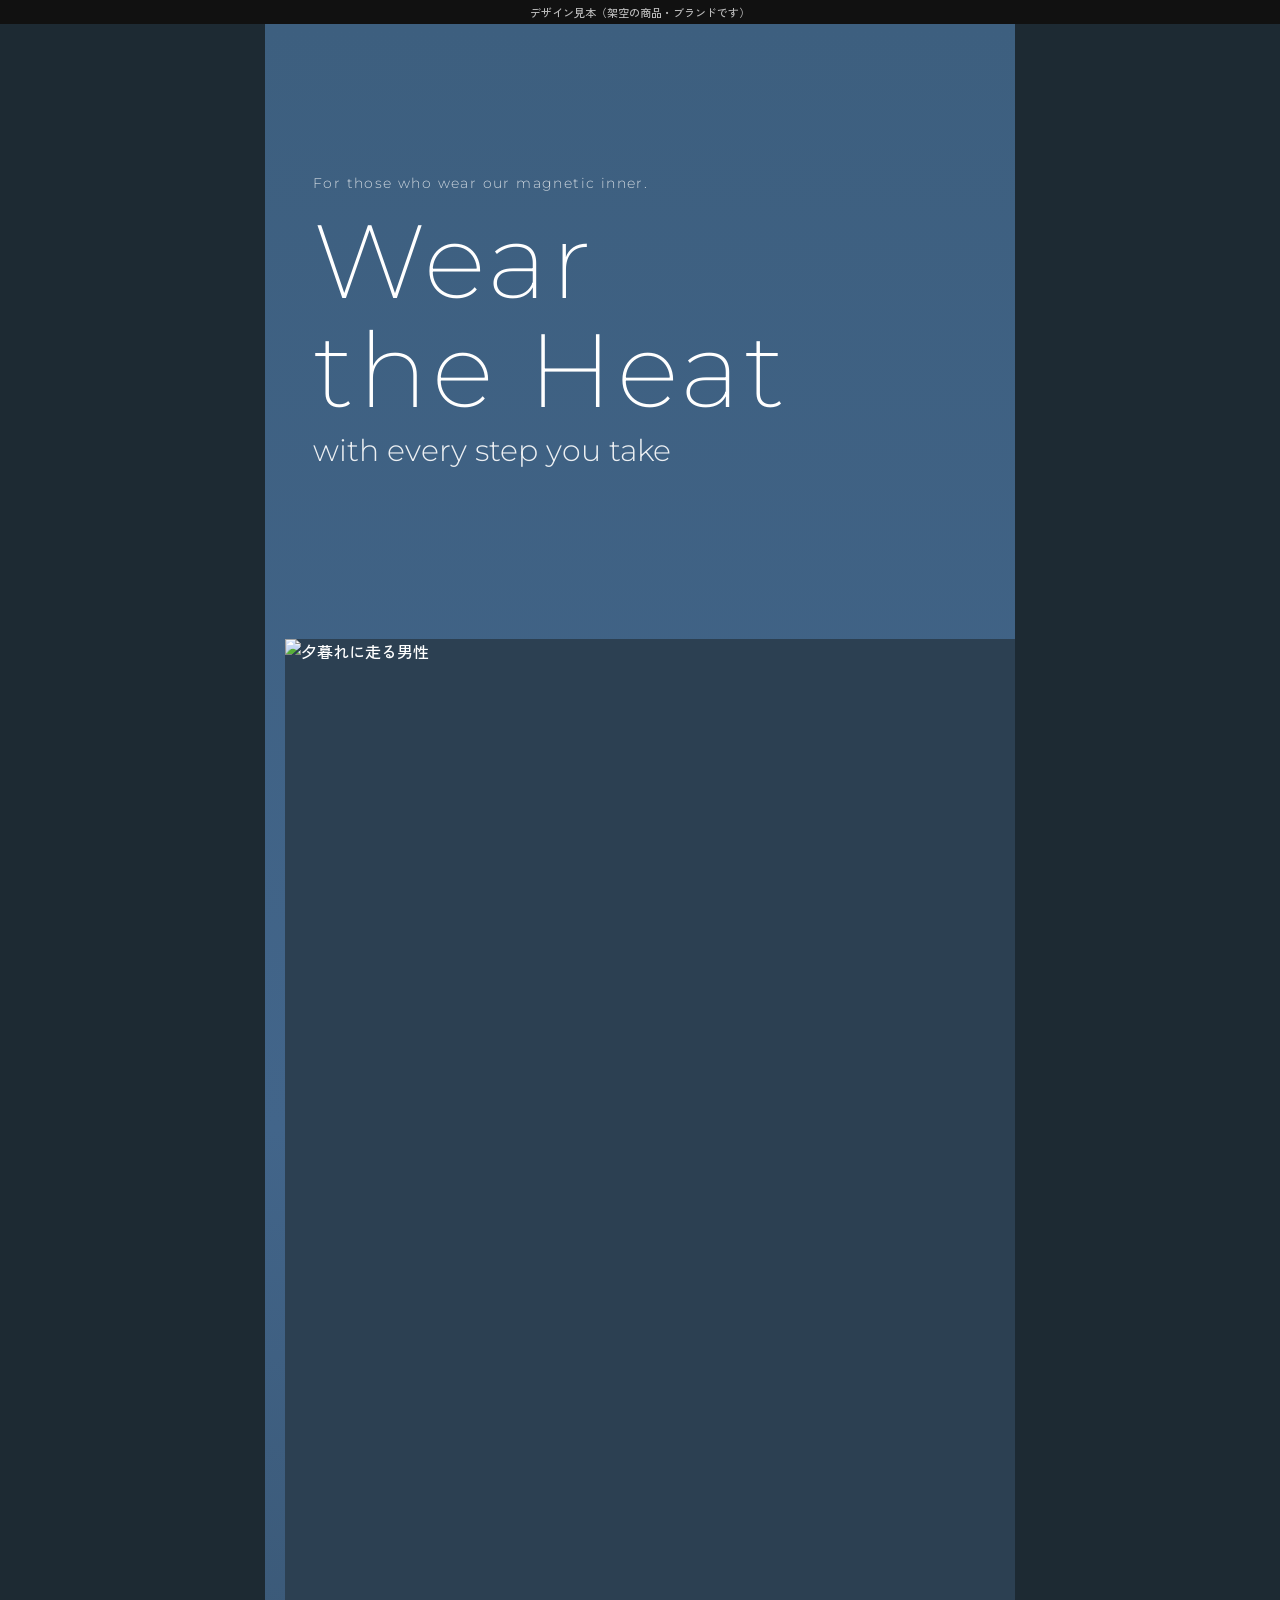
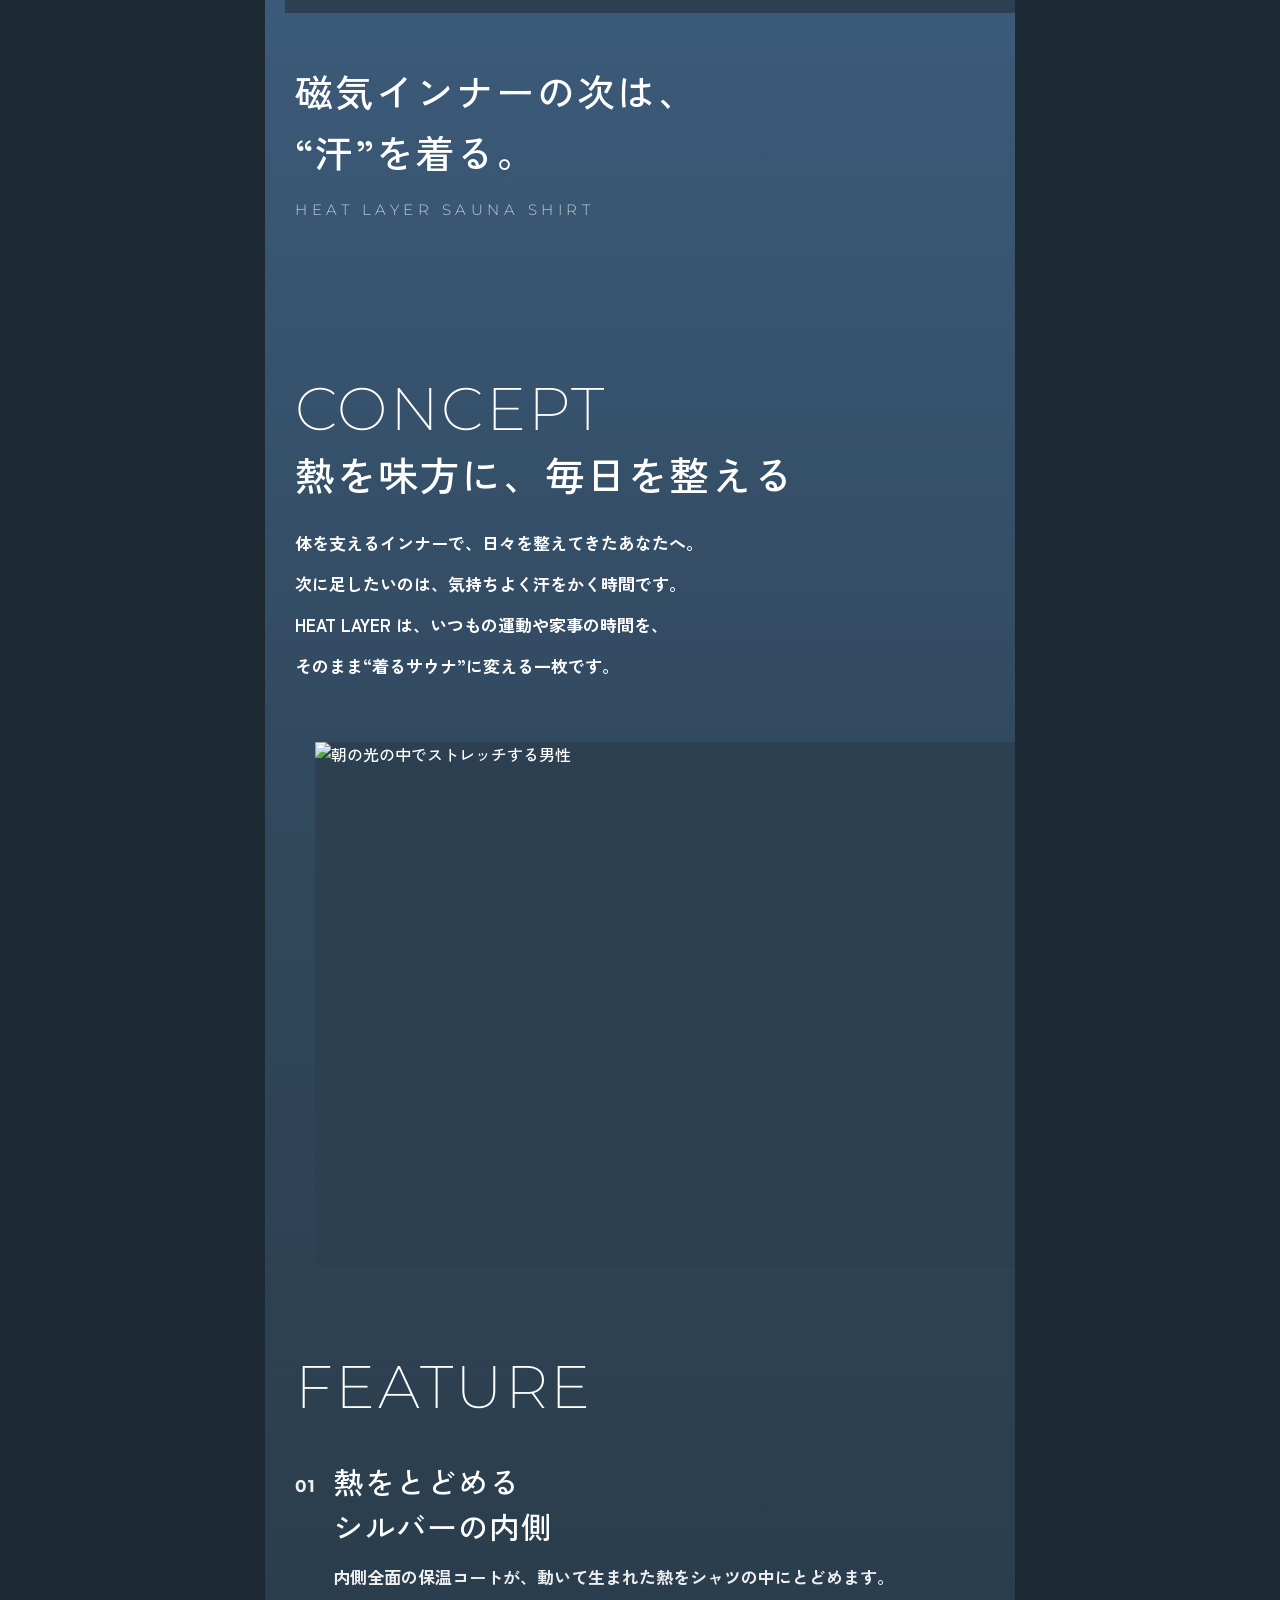
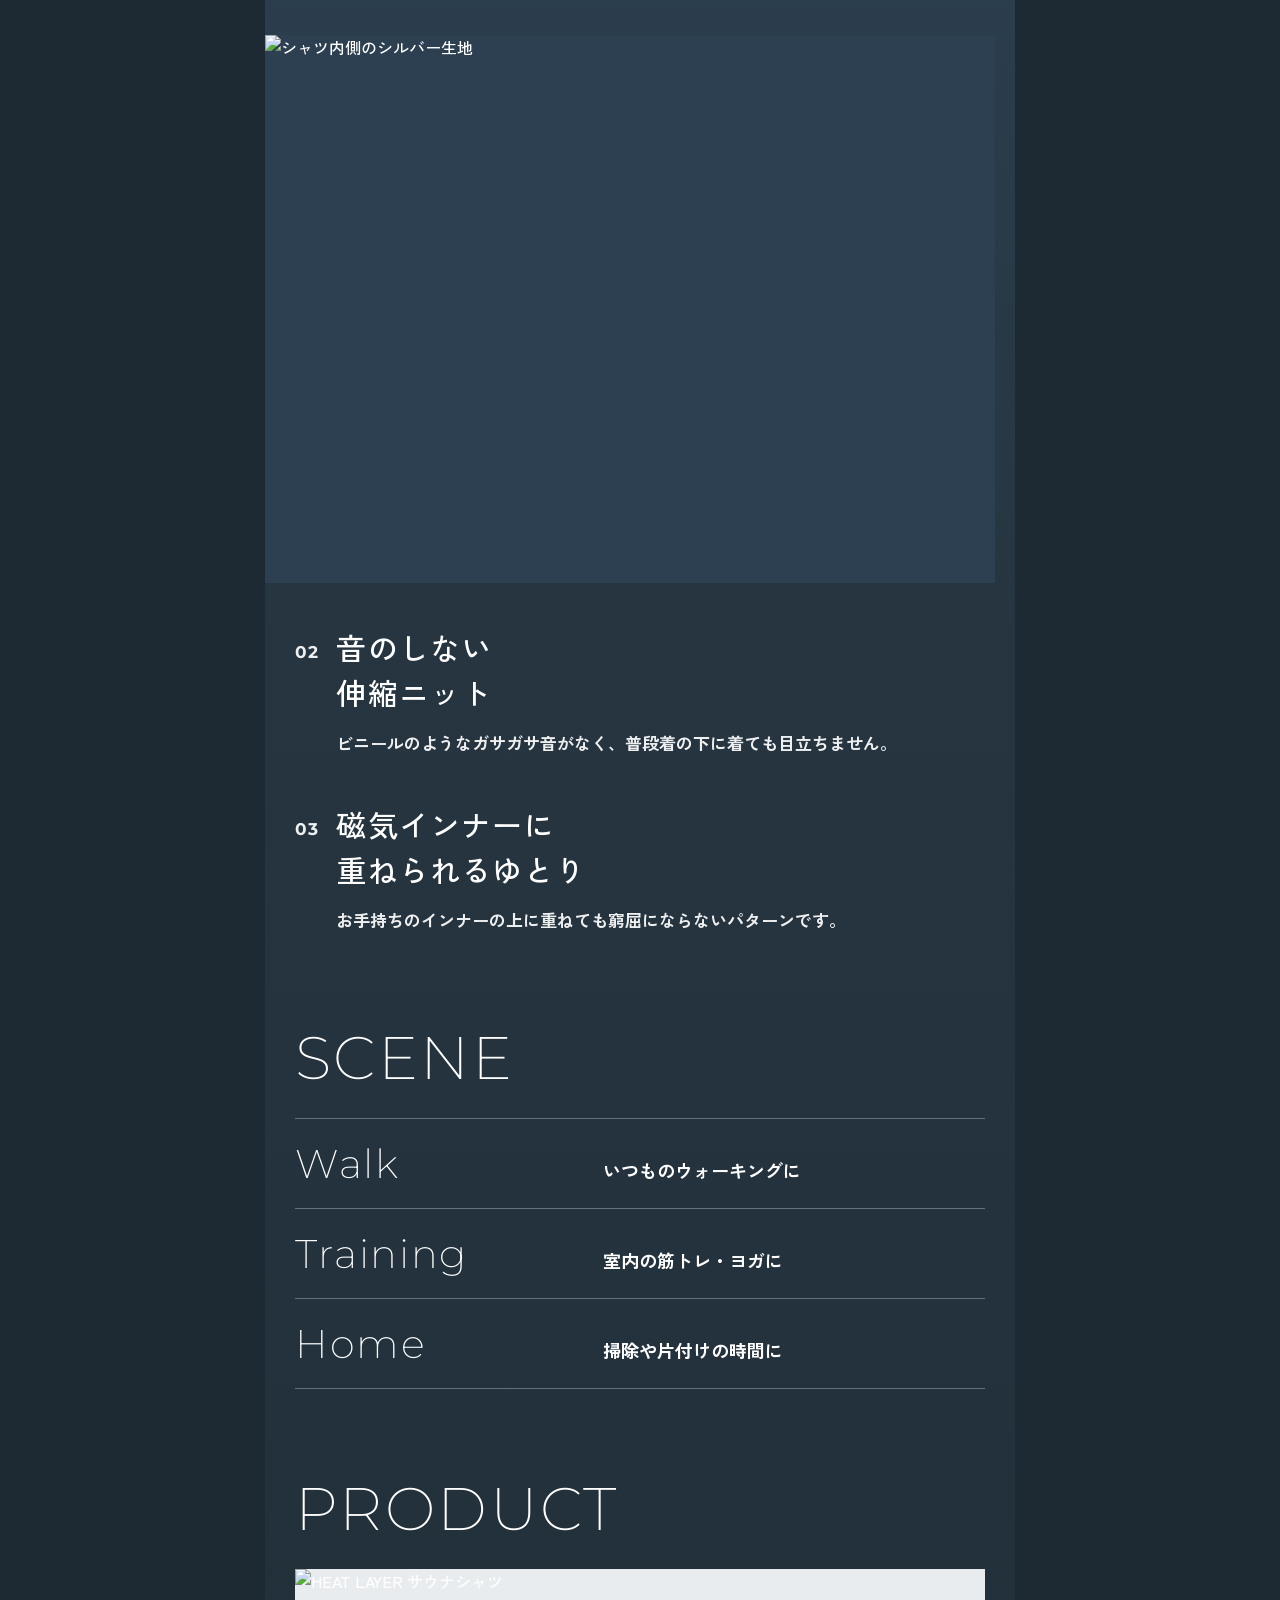
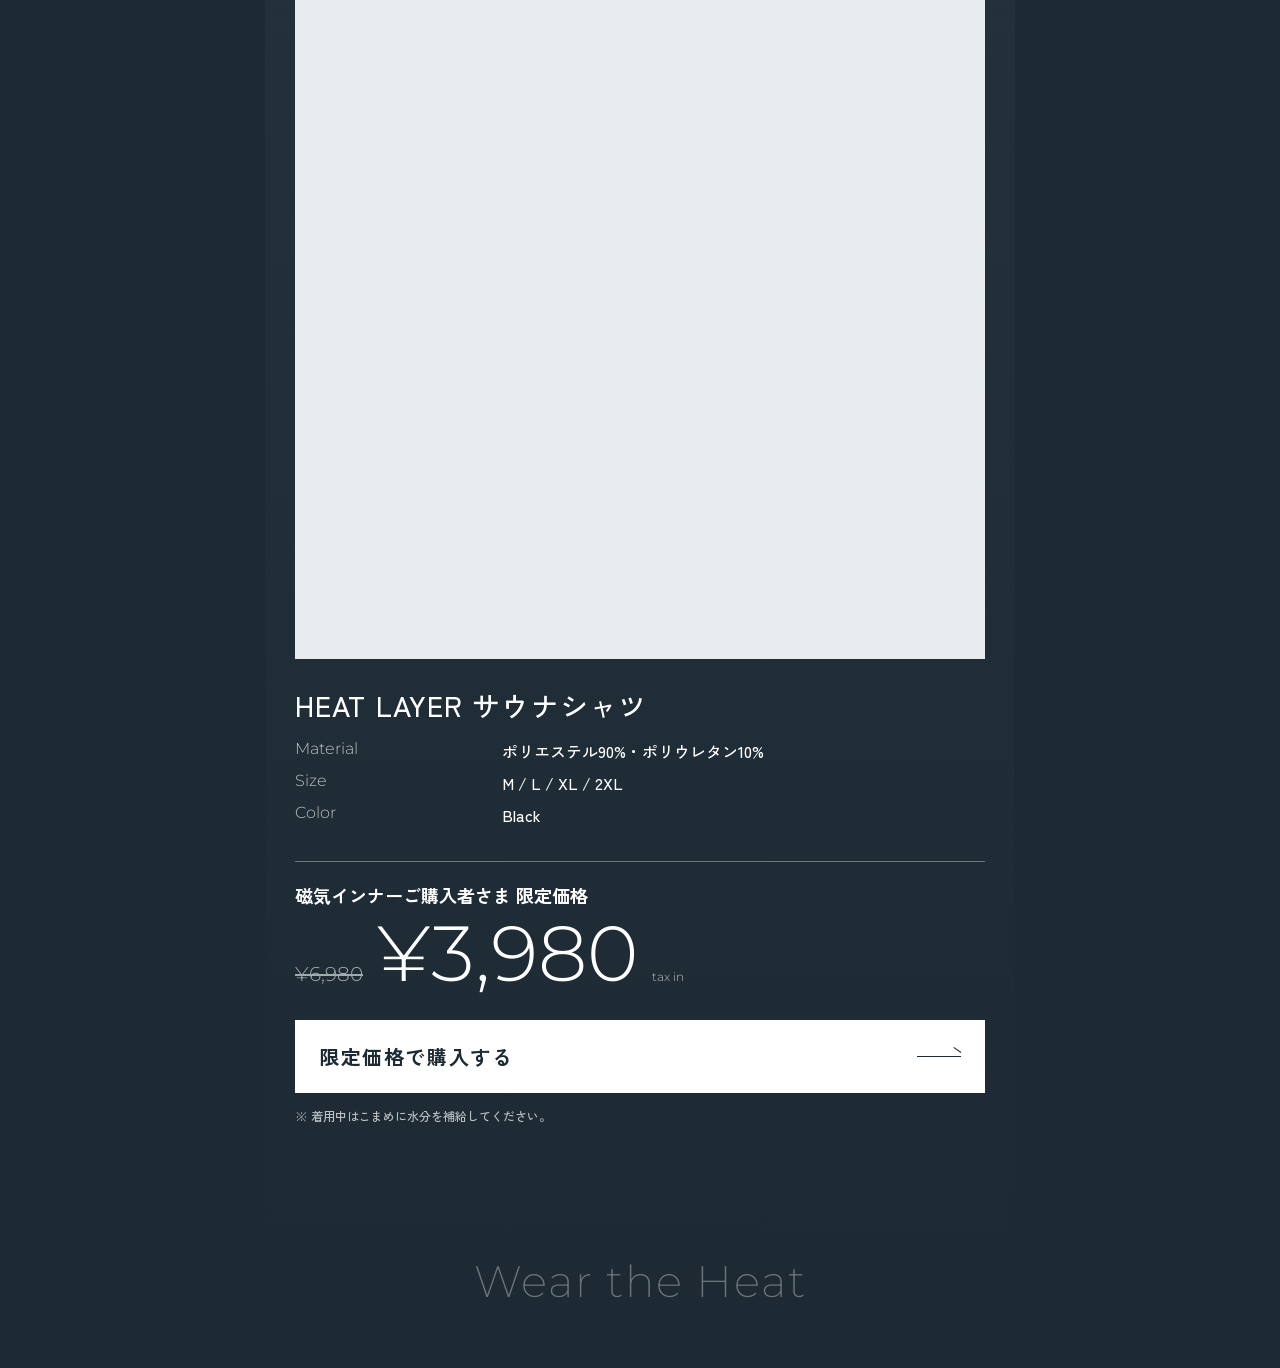
==== b.html @ 04455e2b "Add files via upload" ====
<!doctype html>
<html lang="ja">
<head>
<meta charset="utf-8">
<meta name="viewport" content="width=device-width, initial-scale=1">
<title>HEAT LAYER サウナシャツ｜デザイン見本B</title>
<meta name="robots" content="noindex">
<link rel="preconnect" href="https://fonts.googleapis.com">
<link href="https://fonts.googleapis.com/css2?family=Montserrat:wght@200;300;400&family=Zen+Kaku+Gothic+New:wght@400;500;700&display=swap" rel="stylesheet">
<link rel="stylesheet" href="b.css">
</head>
<body>
<div class="note">デザイン見本（架空の商品・ブランドです）</div>
<main class="lp">

  <section class="fv">
    <p class="fv-for">For those who wear our magnetic inner.</p>
    <h1 class="en">Wear<br>the Heat</h1>
    <p class="fv-sub">with every step you take</p>
    <figure class="bleed-r"><img src="img/b_hero.jpg" alt="夕暮れに走る男性"></figure>
    <p class="fv-ja">磁気インナーの次は、<br>“汗”を着る。</p>
    <p class="fv-name">HEAT LAYER SAUNA SHIRT</p>
  </section>

  <section class="concept">
    <h2 class="en">CONCEPT</h2>
    <p class="h-ja">熱を味方に、毎日を整える</p>
    <p class="body">体を支えるインナーで、日々を整えてきたあなたへ。<br>次に足したいのは、気持ちよく汗をかく時間です。<br>HEAT LAYER は、いつもの運動や家事の時間を、<br>そのまま“着るサウナ”に変える一枚です。</p>
    <figure class="bleed-r"><img src="img/b_concept.jpg" alt="朝の光の中でストレッチする男性"></figure>
  </section>

  <section class="feature">
    <h2 class="en">FEATURE</h2>
    <div class="ft">
      <p class="ft-no en">01</p>
      <div><h3>熱をとどめる<br>シルバーの内側</h3><p>内側全面の保温コートが、動いて生まれた熱をシャツの中にとどめます。</p></div>
    </div>
    <figure class="bleed-l"><img src="img/b_detail.jpg" alt="シャツ内側のシルバー生地"></figure>
    <div class="ft">
      <p class="ft-no en">02</p>
      <div><h3>音のしない<br>伸縮ニット</h3><p>ビニールのようなガサガサ音がなく、普段着の下に着ても目立ちません。</p></div>
    </div>
    <div class="ft">
      <p class="ft-no en">03</p>
      <div><h3>磁気インナーに<br>重ねられるゆとり</h3><p>お手持ちのインナーの上に重ねても窮屈にならないパターンです。</p></div>
    </div>
  </section>

  <section class="scene">
    <h2 class="en">SCENE</h2>
    <ul>
      <li><span class="en">Walk</span>いつものウォーキングに</li>
      <li><span class="en">Training</span>室内の筋トレ・ヨガに</li>
      <li><span class="en">Home</span>掃除や片付けの時間に</li>
    </ul>
  </section>

  <section class="product">
    <h2 class="en">PRODUCT</h2>
    <figure><img src="img/product.jpg" alt="HEAT LAYER サウナシャツ"></figure>
    <p class="p-name">HEAT LAYER サウナシャツ</p>
    <dl>
      <dt>Material</dt><dd>ポリエステル90%・ポリウレタン10%</dd>
      <dt>Size</dt><dd>M / L / XL / 2XL</dd>
      <dt>Color</dt><dd>Black</dd>
    </dl>
    <div class="price">
      <p class="price-t">磁気インナーご購入者さま 限定価格</p>
      <p class="price-p"><s>¥6,980</s><b>¥3,980</b><small>tax in</small></p>
    </div>
    <a class="cta" href="#"><span>限定価格で購入する</span><i></i></a>
    <p class="caution">※ 着用中はこまめに水分を補給してください。</p>
  </section>

  <footer class="ft-end">
    <p class="en">Wear the Heat</p>
  </footer>
</main>
</body>
</html>
---- b.css ----
*{box-sizing:border-box;margin:0;padding:0}
body{background:#1d2a33;color:#fff;font-family:"Zen Kaku Gothic New",sans-serif;font-weight:500;-webkit-text-size-adjust:100%}
img{display:block;width:100%}
.note{background:#111;color:#bbb;font-size:11px;text-align:center;padding:4px}
.lp{max-width:750px;margin:0 auto;overflow:hidden;background:linear-gradient(180deg,#3d5f7f 0%,#42658a 18%,#30475b 40%,#263540 62%,#1d2a33 100%)}
.en{font-family:Montserrat,sans-serif;font-weight:200;letter-spacing:.04em}
figure{margin:0}
.bleed-r{margin:56px 0 0 20px}
.bleed-l{margin:40px 20px 0 0}
.bleed-r img,.bleed-l img{aspect-ratio:4/3;object-fit:cover;background:#2c4052}

.fv{padding:150px 0 70px}
.fv-for{font-family:Montserrat,sans-serif;font-weight:300;font-size:clamp(10px,2.8vw,14px);letter-spacing:.1em;opacity:.75;padding:0 48px}
.fv h1{font-size:clamp(52px,15vw,104px);line-height:1.05;padding:14px 48px 0}
.fv-sub{font-family:Montserrat,sans-serif;font-weight:300;font-size:clamp(17px,4.9vw,30px);padding:8px 48px 0;opacity:.9}
.fv .bleed-r{margin-top:170px}
.fv .bleed-r img{aspect-ratio:3/4}
.fv-ja{font-size:clamp(22px,6.4vw,38px);font-weight:500;line-height:1.6;padding:48px 30px 0;letter-spacing:.06em}
.fv-name{font-family:Montserrat,sans-serif;font-weight:300;font-size:clamp(11px,3vw,15px);letter-spacing:.3em;padding:18px 30px 0;opacity:.7}

section{padding-left:30px;padding-right:0}
.concept,.feature,.scene,.product{padding-top:90px}
h2.en{font-size:clamp(34px,9.6vw,60px);line-height:1}
.h-ja{font-size:clamp(24px,7vw,40px);font-weight:500;margin-top:6px;letter-spacing:.04em}
.body{font-size:clamp(13px,3.5vw,17px);line-height:2.4;margin-top:20px;padding-right:30px;font-weight:700}

.ft{display:flex;gap:18px;align-items:flex-start;margin-top:42px;padding-right:30px}
.ft-no{font-size:clamp(40px,11vw,68px);line-height:.9;opacity:.5}
.ft h3{font-size:clamp(19px,5.4vw,30px);font-weight:500;line-height:1.5;letter-spacing:.04em}
.ft p{font-size:clamp(13px,3.5vw,17px);line-height:2.1;margin-top:10px;font-weight:700;opacity:.92}
.feature .bleed-l{margin-left:-30px}

.scene ul{list-style:none;margin-top:30px;padding-right:30px}
.scene li{display:flex;align-items:baseline;gap:18px;border-top:1px solid rgba(255,255,255,.3);padding:20px 0;font-size:clamp(13px,3.6vw,18px);font-weight:700}
.scene li:last-child{border-bottom:1px solid rgba(255,255,255,.3)}
.scene li span{font-size:clamp(24px,6.6vw,40px);width:42%;flex:none}

.product{padding-right:30px;padding-bottom:40px}
.product figure{margin-top:30px;background:#e9ecee}
.product figure img{aspect-ratio:1;object-fit:cover}
.p-name{font-size:clamp(18px,5vw,28px);margin-top:26px;letter-spacing:.04em}
.product dl{display:grid;grid-template-columns:30% 1fr;margin-top:14px;font-size:clamp(12px,3.4vw,16px);row-gap:8px}
.product dt{font-family:Montserrat,sans-serif;font-weight:300;opacity:.7}
.price{margin-top:34px;border-top:1px solid rgba(255,255,255,.35);padding-top:20px}
.price-t{font-size:clamp(13px,3.6vw,18px);font-weight:700}
.price-p{display:flex;align-items:baseline;gap:14px;font-family:Montserrat,sans-serif;font-weight:300;margin-top:6px}
.price-p s{opacity:.6;font-size:clamp(14px,3.8vw,20px)}
.price-p b{font-weight:300;font-size:clamp(44px,12.6vw,78px);line-height:1}
.price-p small{font-size:12px;opacity:.7}
.cta{display:flex;justify-content:space-between;align-items:center;margin-top:28px;background:#fff;color:#1d2a33;text-decoration:none;padding:22px 24px;font-size:clamp(15px,4.2vw,20px);font-weight:700;letter-spacing:.08em}
.cta i{width:44px;height:1px;background:#1d2a33;position:relative}
.cta i::after{content:"";position:absolute;right:0;top:-4px;width:9px;height:1px;background:#1d2a33;transform:rotate(35deg);transform-origin:right}
.caution{font-size:12px;opacity:.7;margin-top:14px}
.ft-end{padding:90px 30px 60px;text-align:center}
.ft-end p{font-size:clamp(26px,7.4vw,44px);opacity:.35}

body{word-break:auto-phrase}
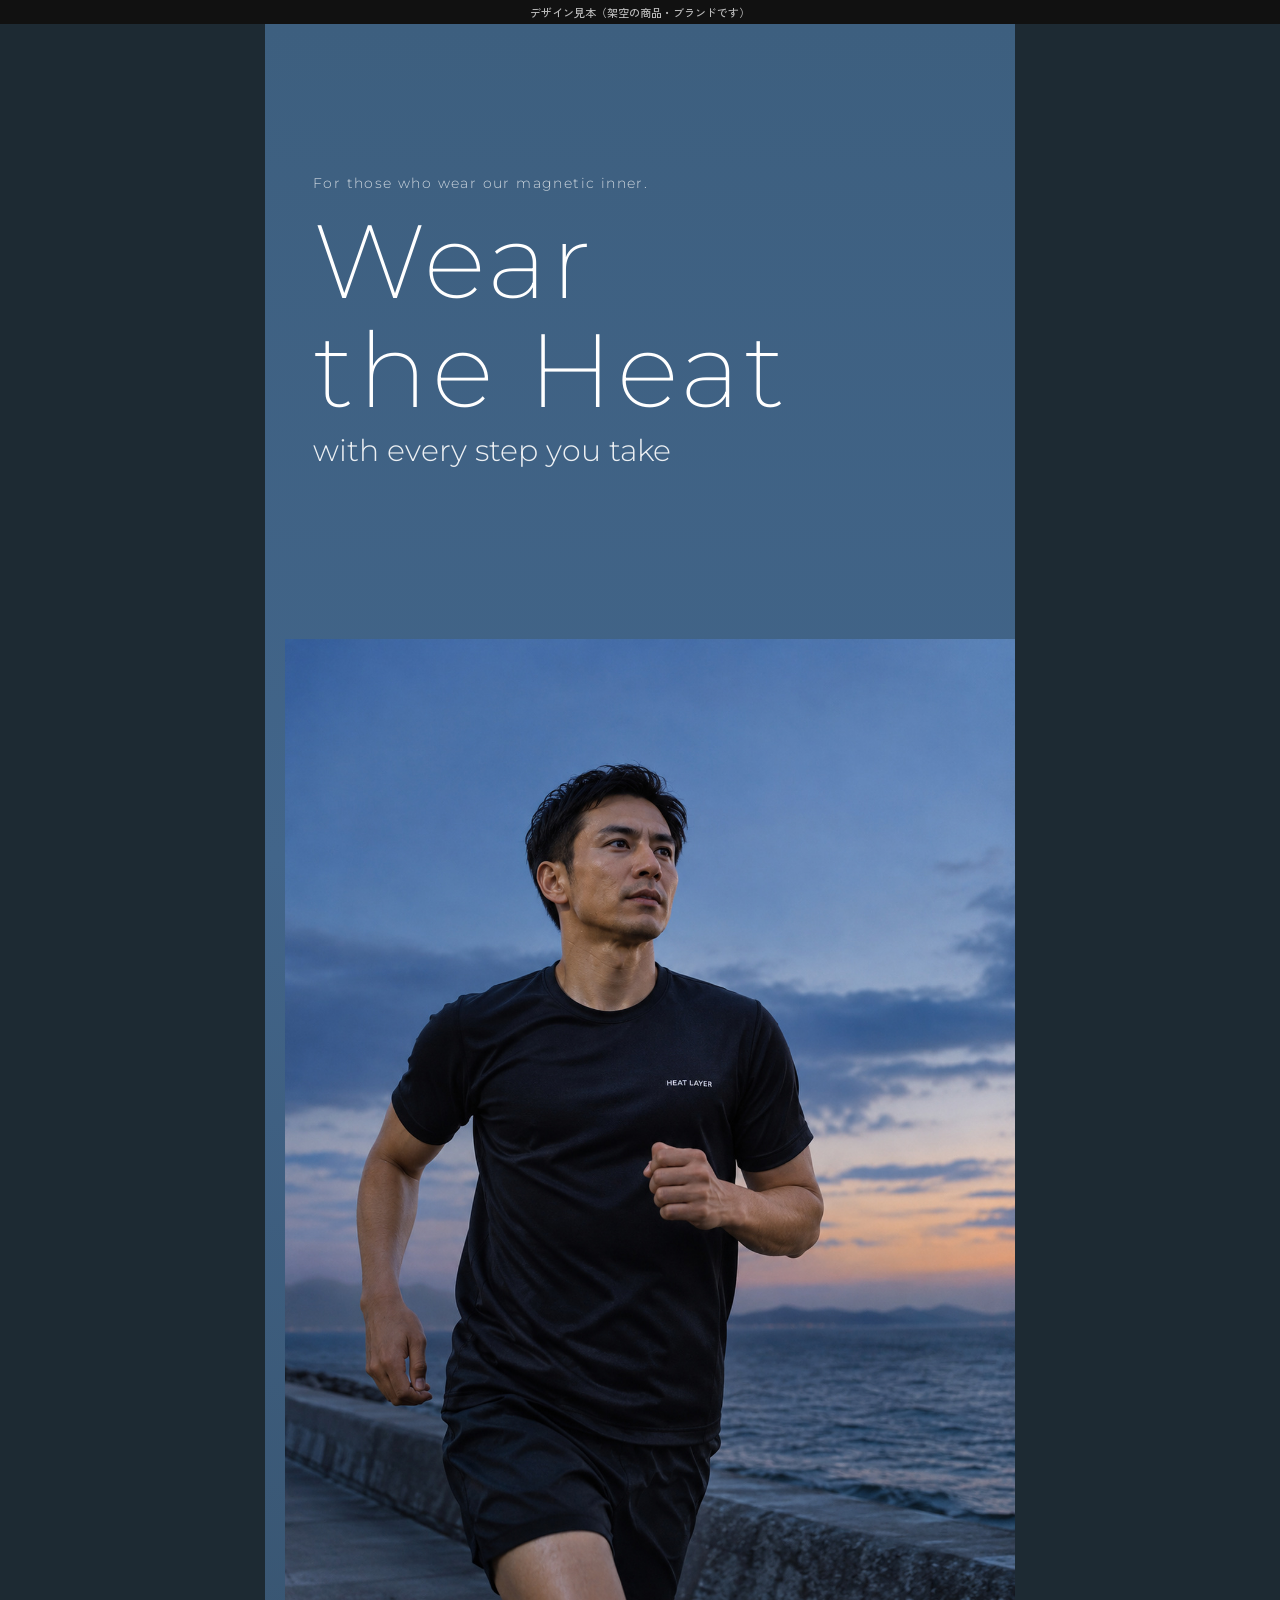
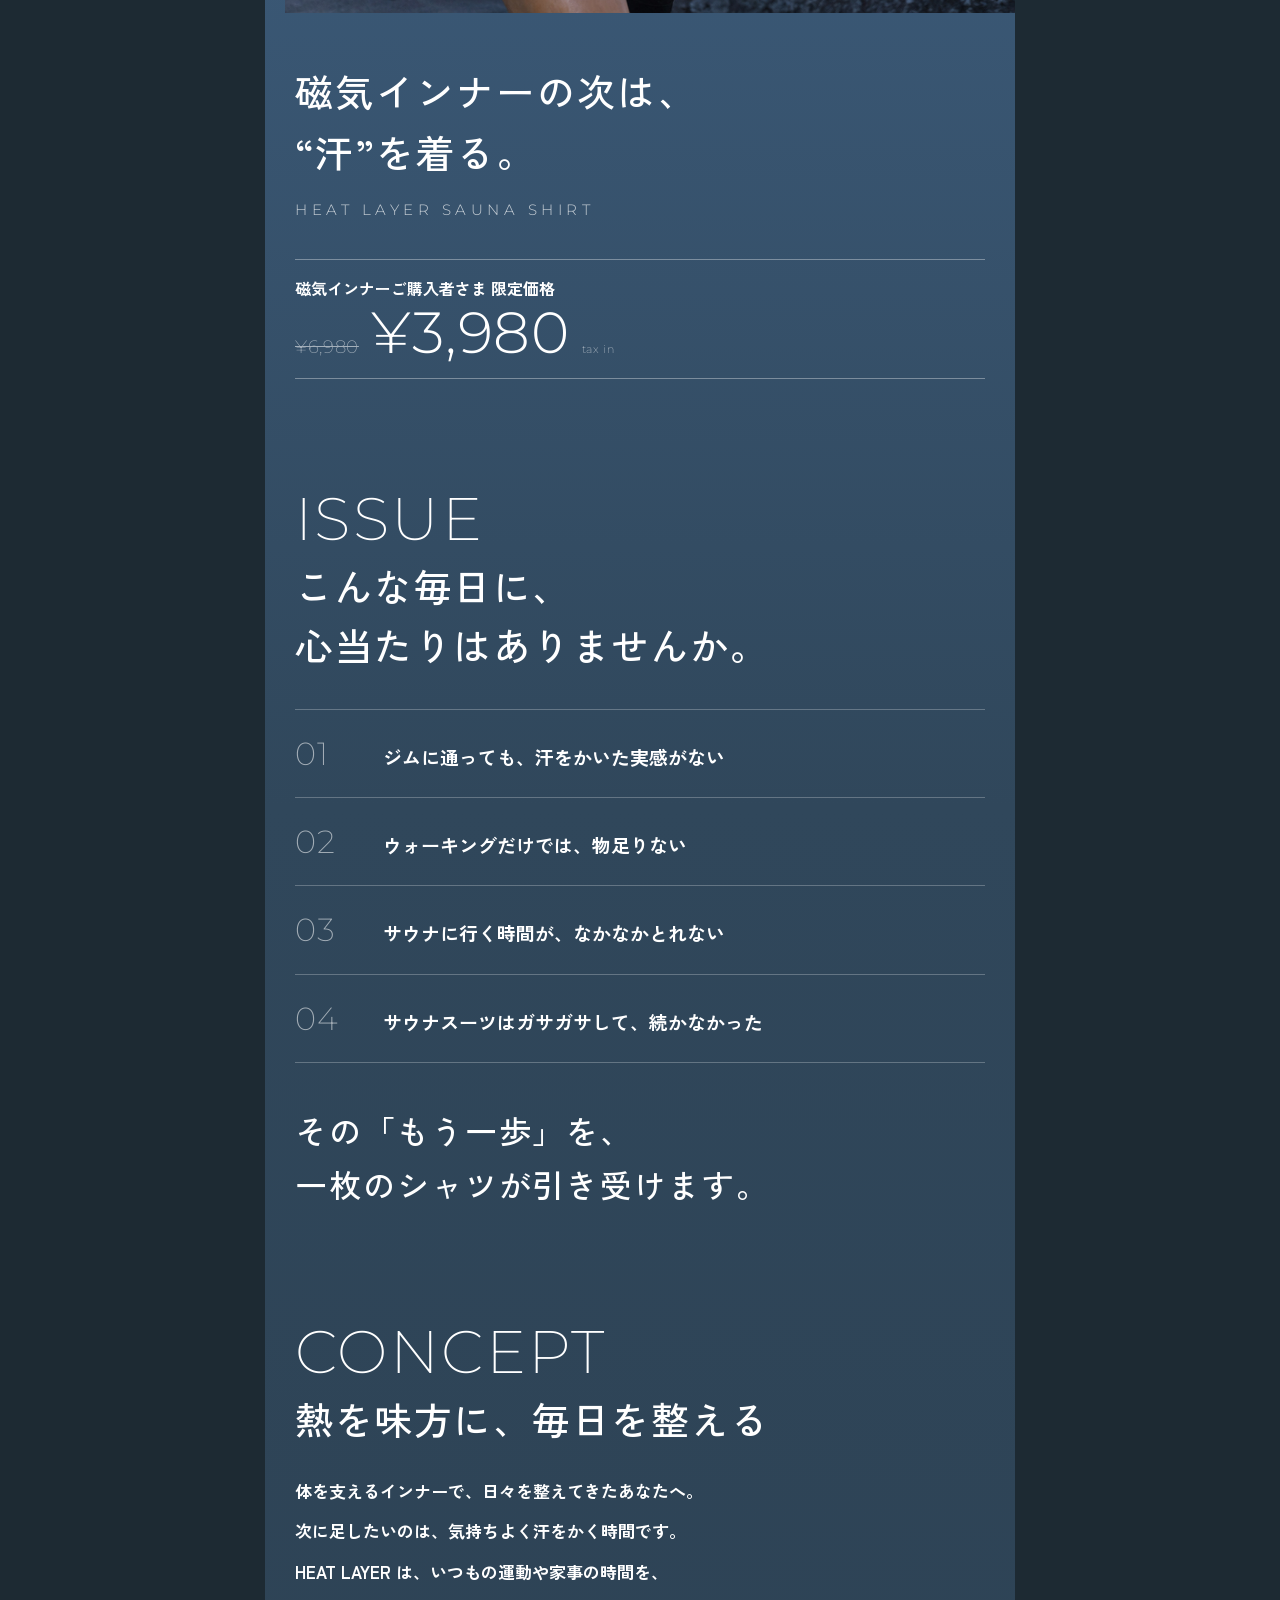
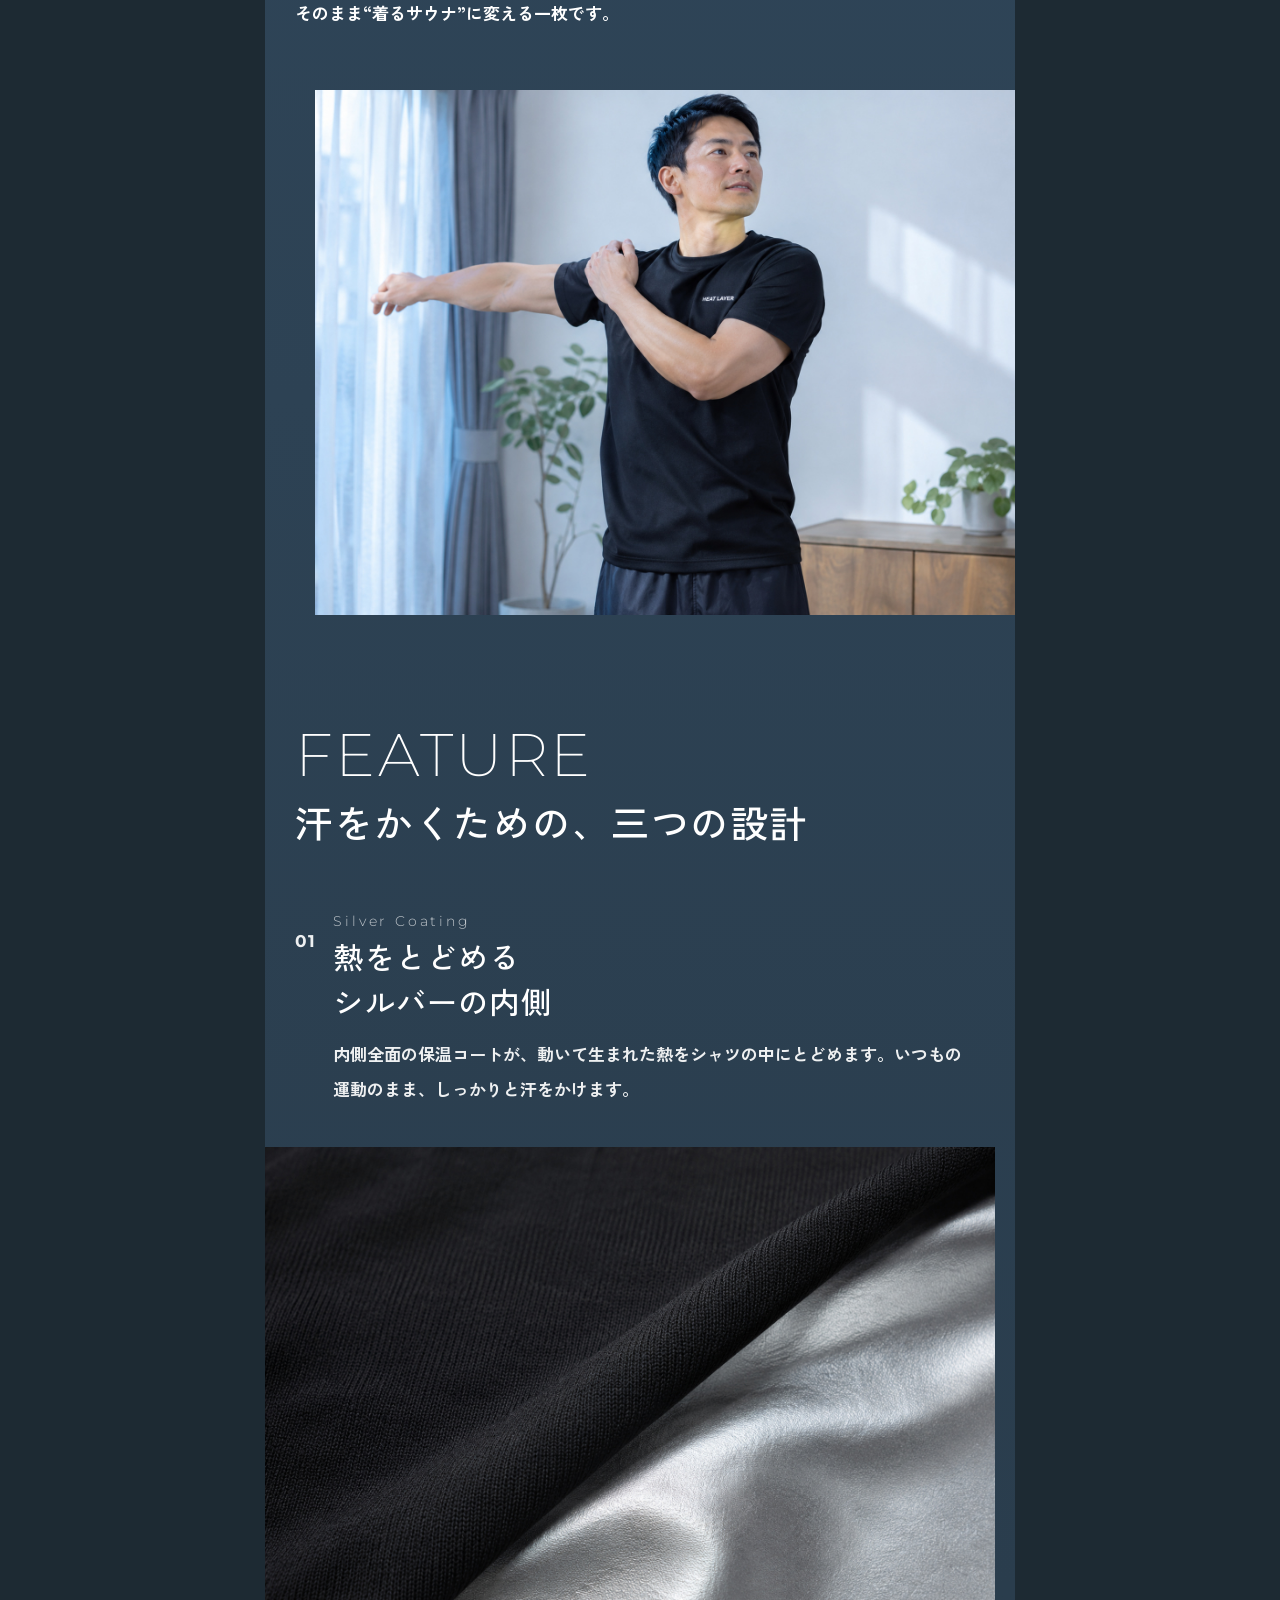
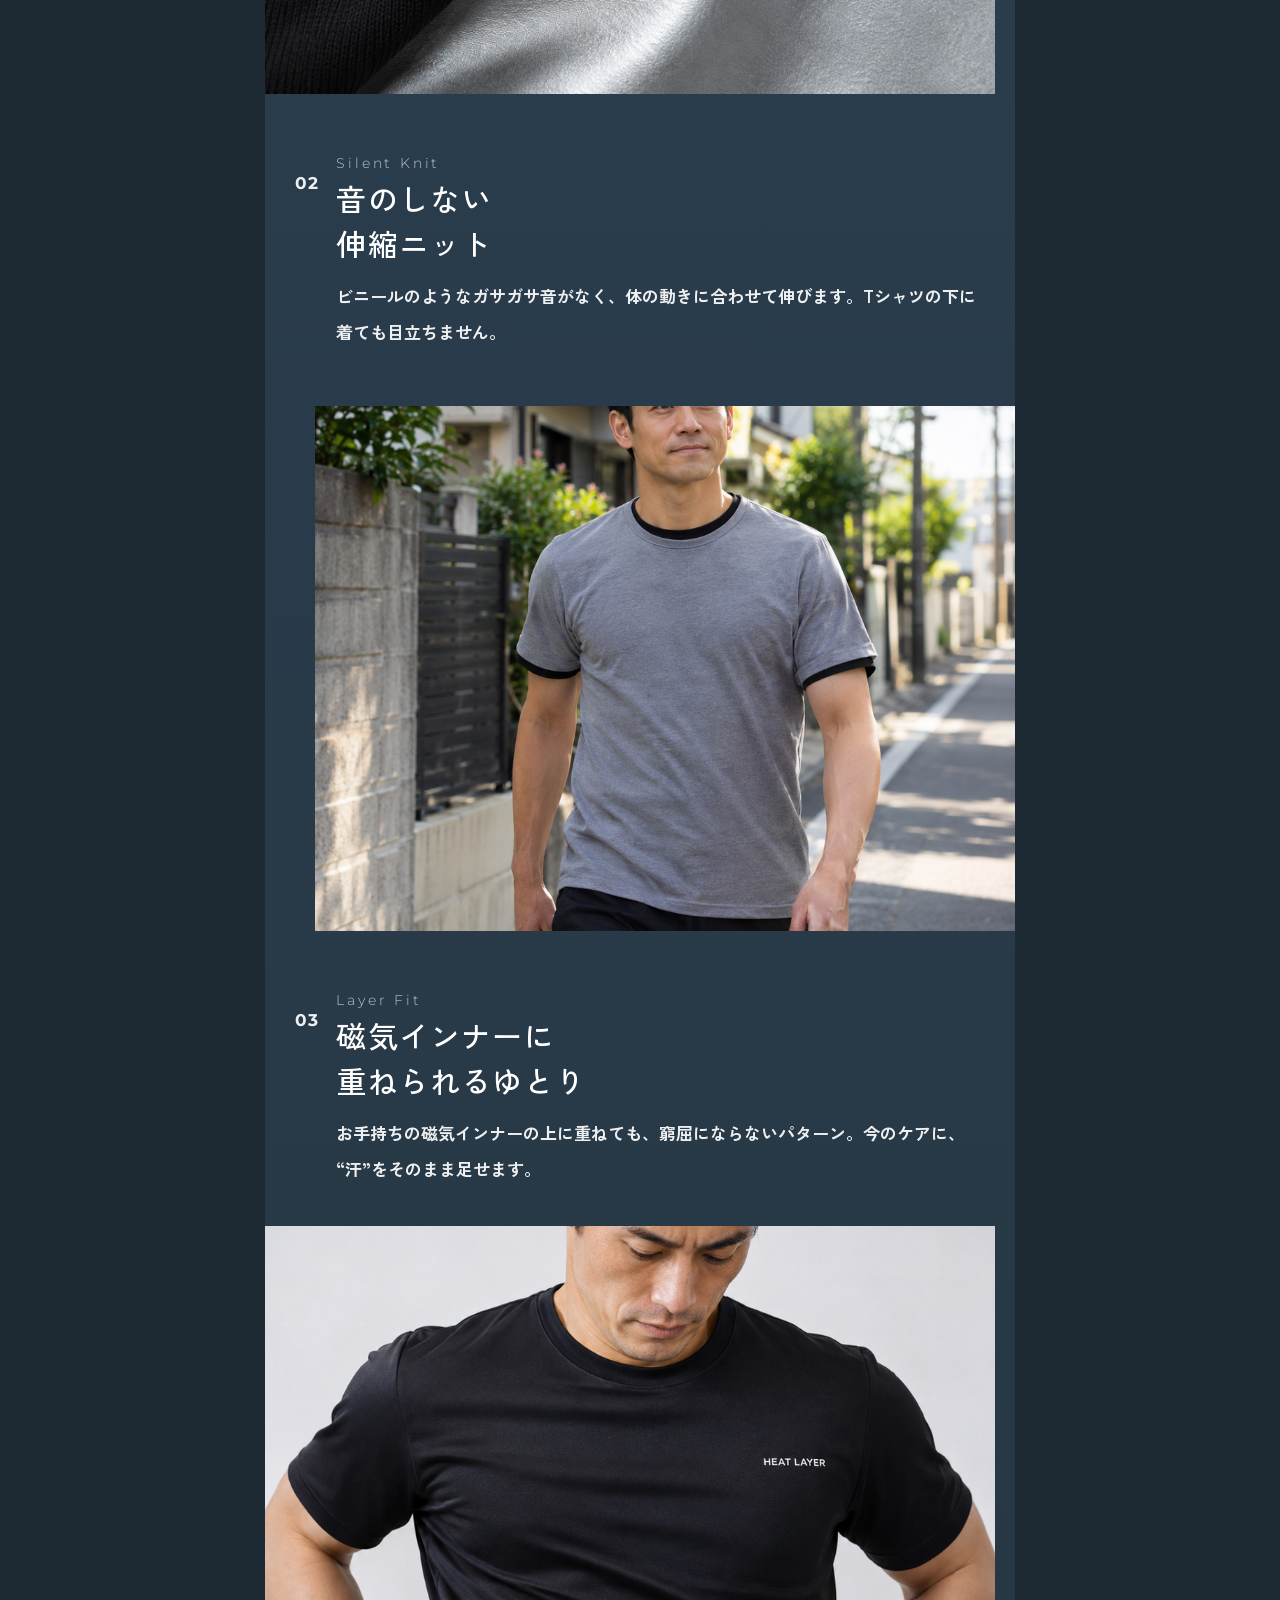
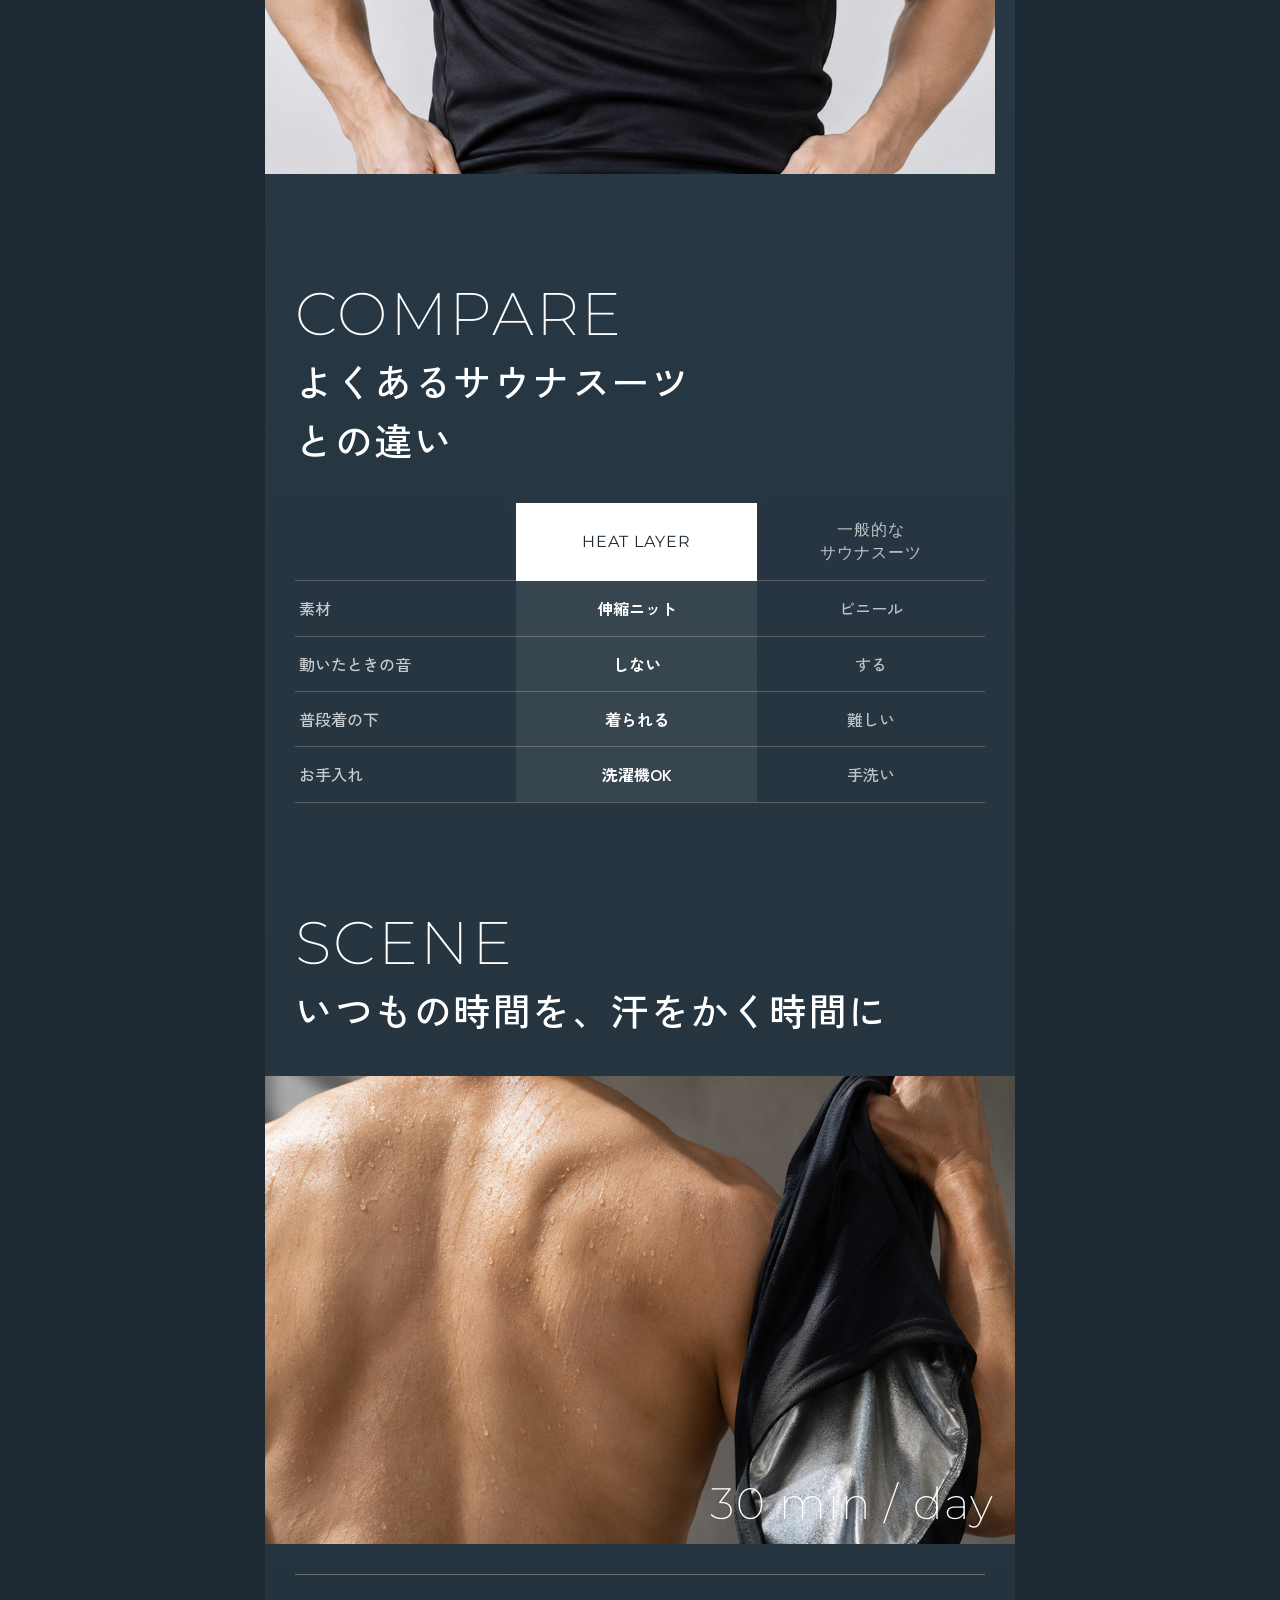
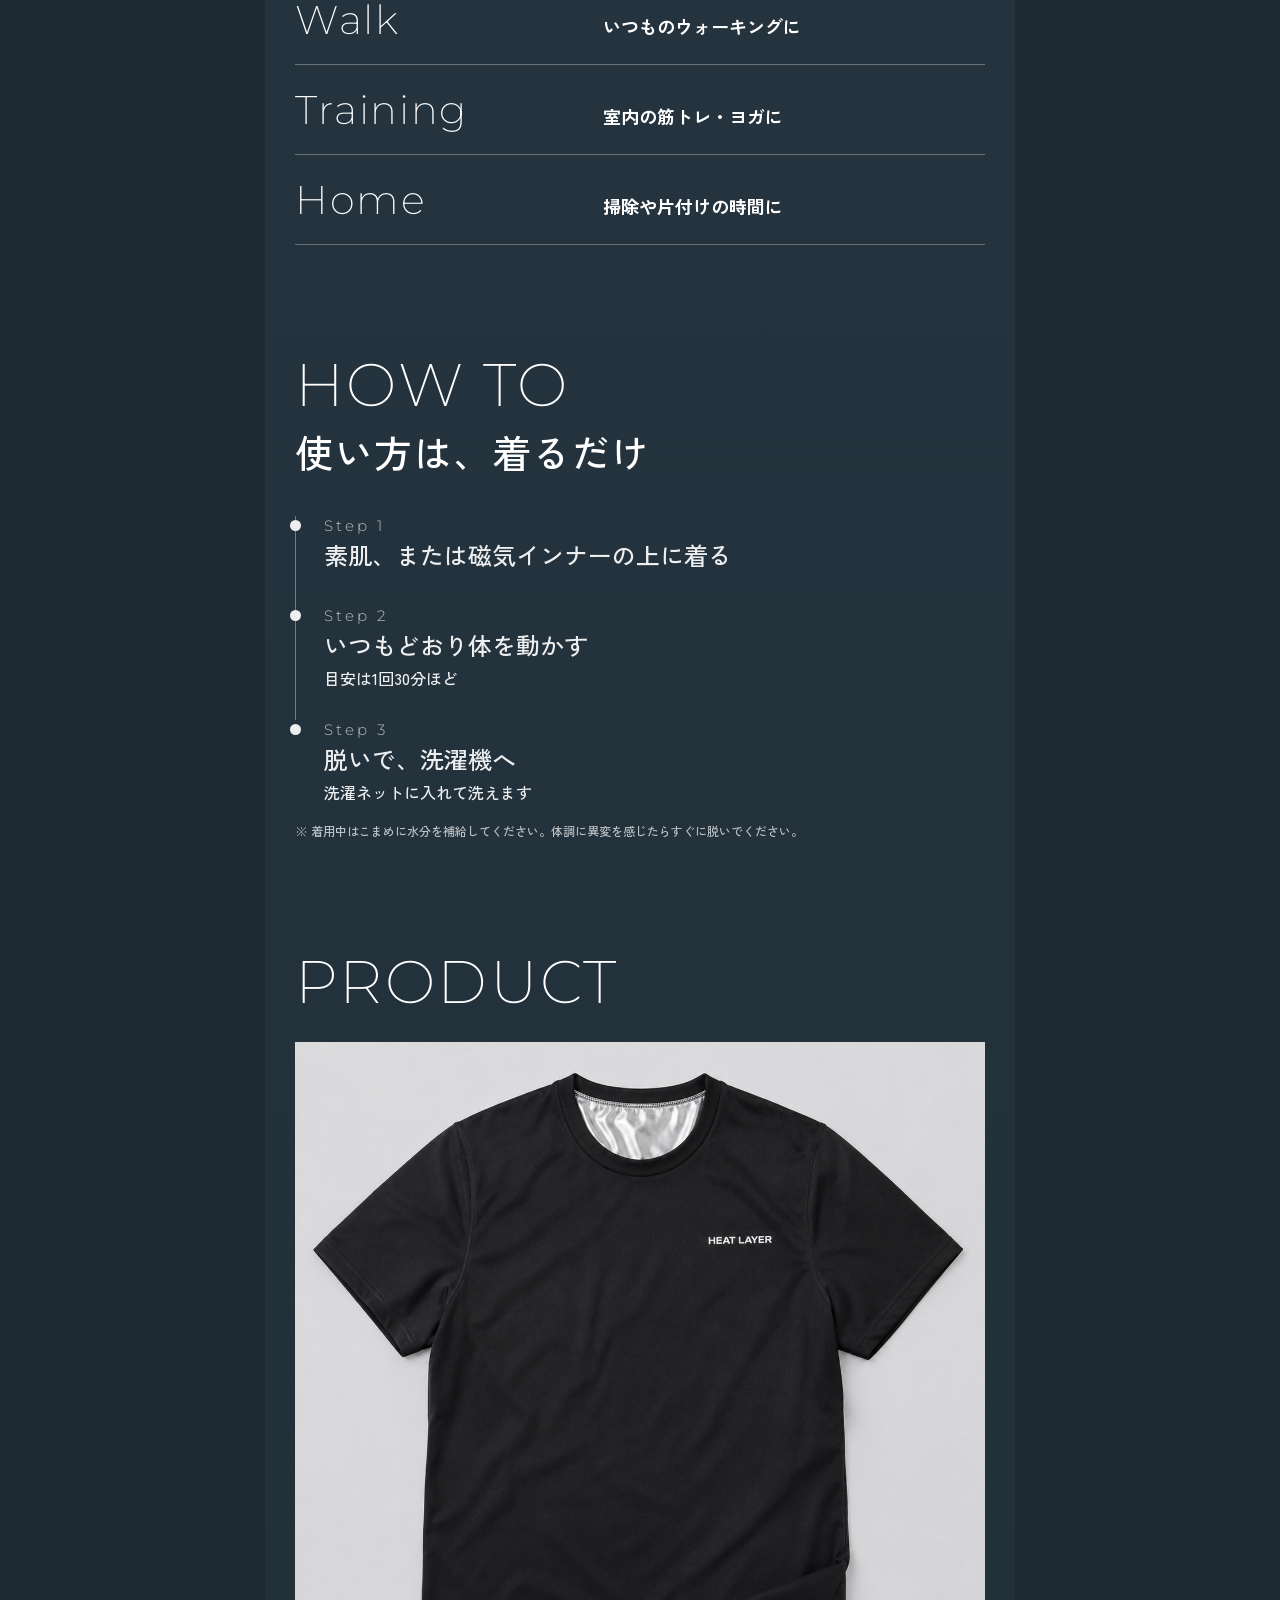
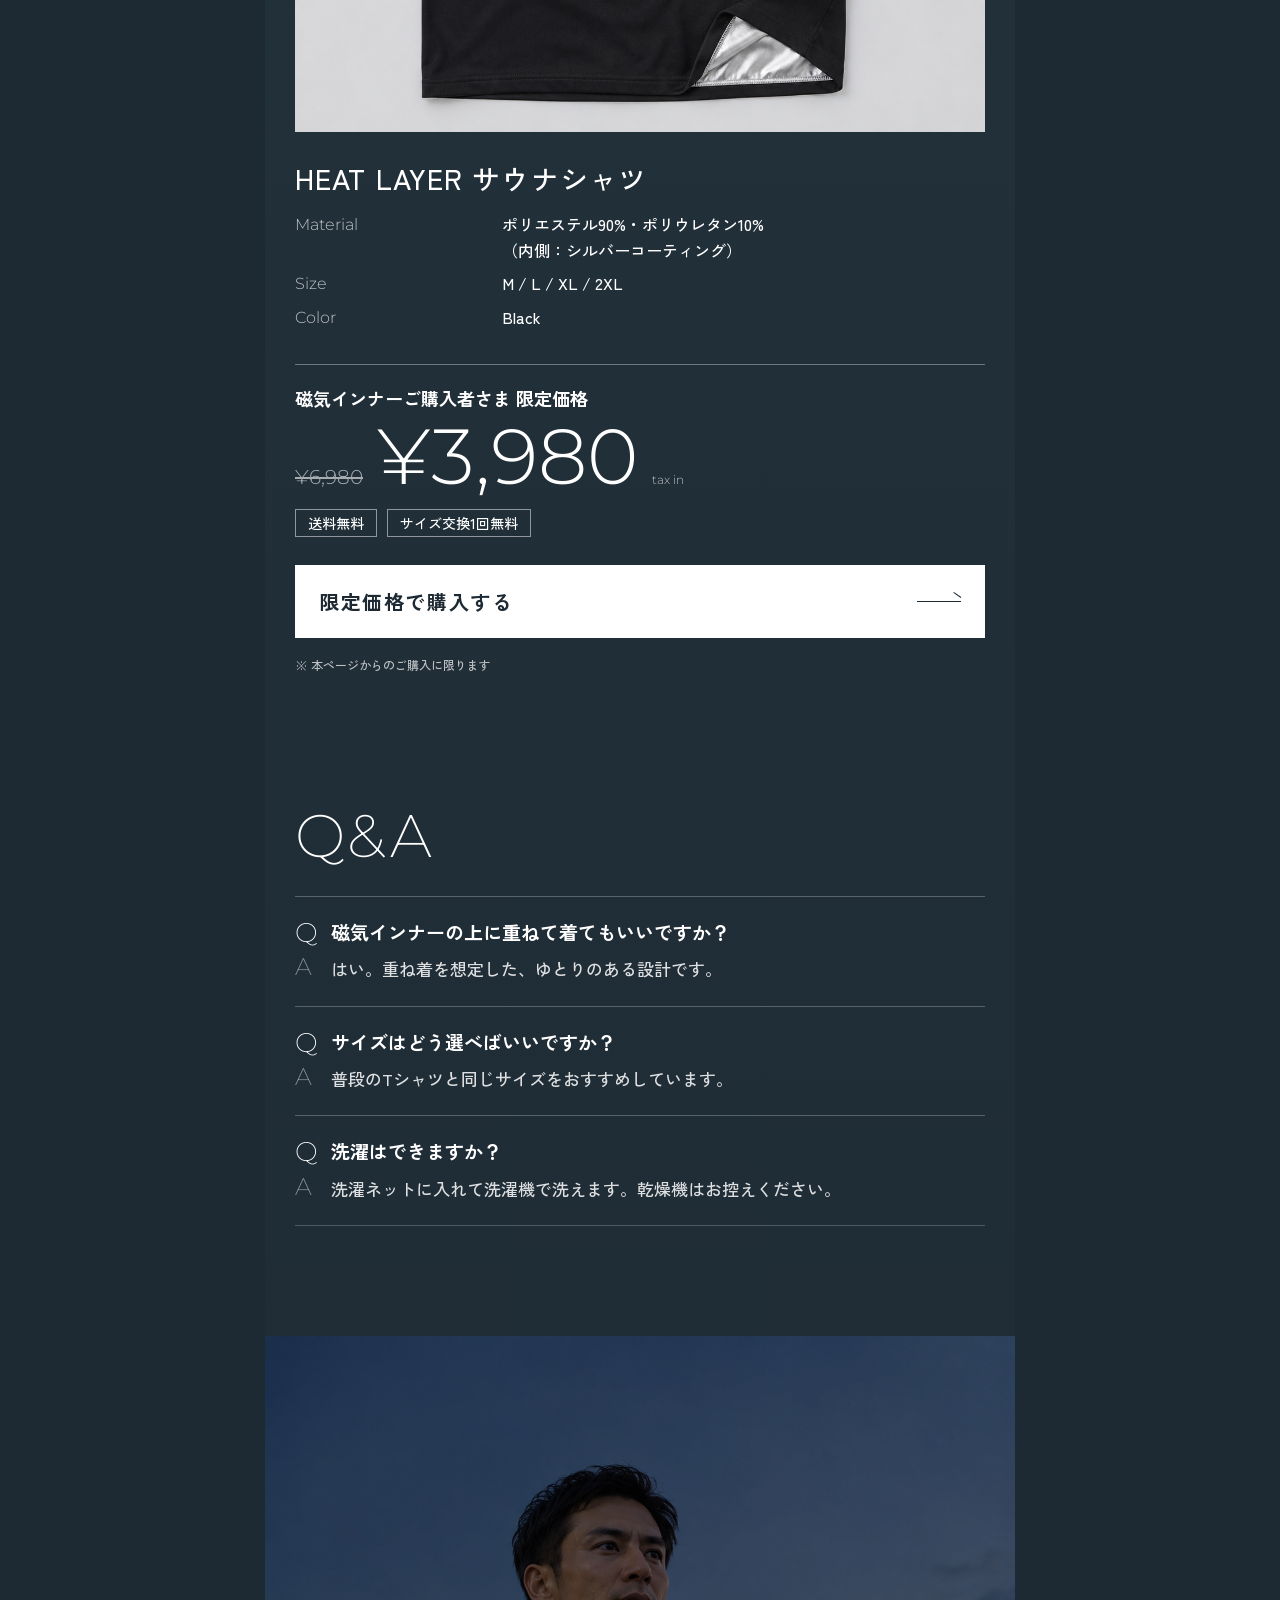
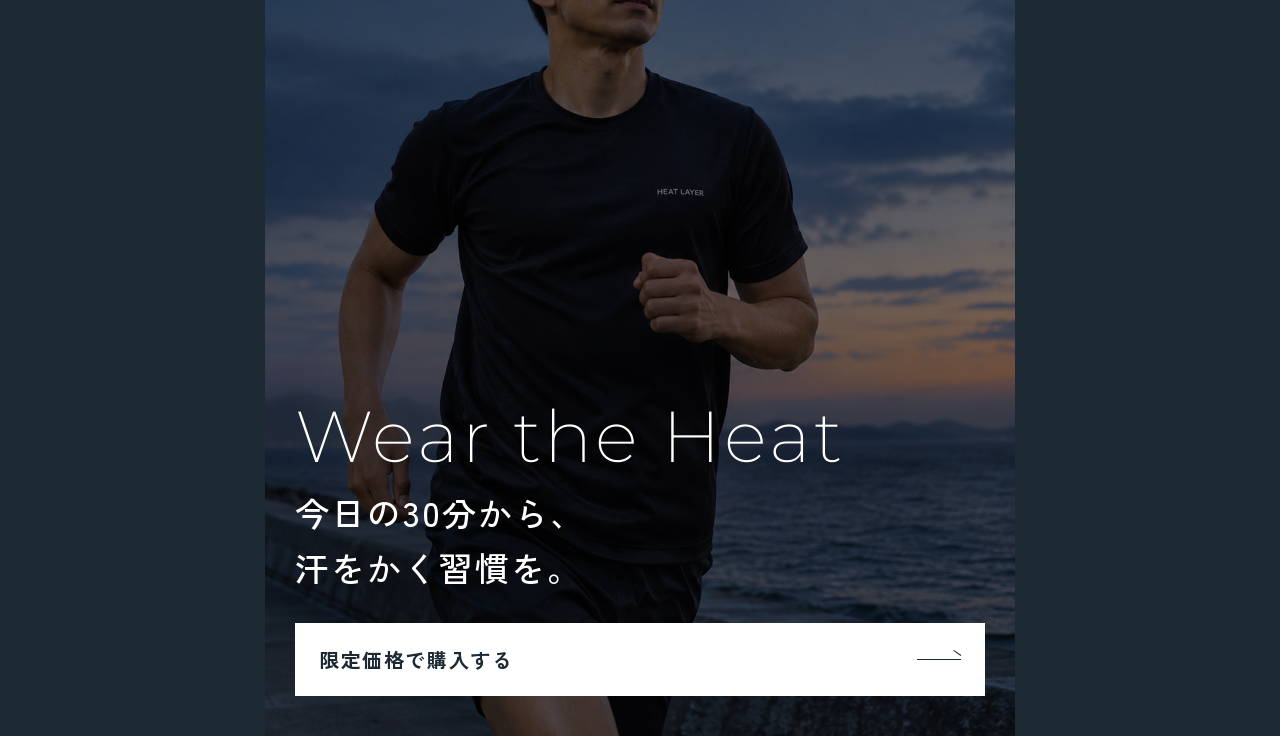
==== commit 68ac60f4: "Add files via upload" ====
--- a/b.html
+++ b/b.html
@@ -20,6 +20,22 @@
     <figure class="bleed-r"><img src="img/b_hero.jpg" alt="夕暮れに走る男性"></figure>
     <p class="fv-ja">磁気インナーの次は、<br>“汗”を着る。</p>
     <p class="fv-name">HEAT LAYER SAUNA SHIRT</p>
+    <div class="fv-offer">
+      <p>磁気インナーご購入者さま 限定価格</p>
+      <p class="fv-price en"><s>¥6,980</s><b>¥3,980</b><small>tax in</small></p>
+    </div>
+  </section>
+
+  <section class="issue">
+    <h2 class="en">ISSUE</h2>
+    <p class="h-ja">こんな毎日に、<br>心当たりはありませんか。</p>
+    <ol class="issue-list">
+      <li><span class="en">01</span>ジムに通っても、汗をかいた実感がない</li>
+      <li><span class="en">02</span>ウォーキングだけでは、物足りない</li>
+      <li><span class="en">03</span>サウナに行く時間が、なかなかとれない</li>
+      <li><span class="en">04</span>サウナスーツはガサガサして、続かなかった</li>
+    </ol>
+    <p class="issue-ans">その「もう一歩」を、<br>一枚のシャツが引き受けます。</p>
   </section>
 
   <section class="concept">
@@ -31,23 +47,43 @@
 
   <section class="feature">
     <h2 class="en">FEATURE</h2>
+    <p class="h-ja">汗をかくための、三つの設計</p>
+
     <div class="ft">
       <p class="ft-no en">01</p>
-      <div><h3>熱をとどめる<br>シルバーの内側</h3><p>内側全面の保温コートが、動いて生まれた熱をシャツの中にとどめます。</p></div>
+      <div><p class="ft-en en">Silver Coating</p><h3>熱をとどめる<br>シルバーの内側</h3><p>内側全面の保温コートが、動いて生まれた熱をシャツの中にとどめます。いつもの運動のまま、しっかりと汗をかけます。</p></div>
     </div>
     <figure class="bleed-l"><img src="img/b_detail.jpg" alt="シャツ内側のシルバー生地"></figure>
+
     <div class="ft">
       <p class="ft-no en">02</p>
-      <div><h3>音のしない<br>伸縮ニット</h3><p>ビニールのようなガサガサ音がなく、普段着の下に着ても目立ちません。</p></div>
+      <div><p class="ft-en en">Silent Knit</p><h3>音のしない<br>伸縮ニット</h3><p>ビニールのようなガサガサ音がなく、体の動きに合わせて伸びます。Tシャツの下に着ても目立ちません。</p></div>
     </div>
+    <figure class="bleed-r"><img src="img/daily.jpg" alt="Tシャツの下に着て歩く男性"></figure>
+
     <div class="ft">
       <p class="ft-no en">03</p>
-      <div><h3>磁気インナーに<br>重ねられるゆとり</h3><p>お手持ちのインナーの上に重ねても窮屈にならないパターンです。</p></div>
+      <div><p class="ft-en en">Layer Fit</p><h3>磁気インナーに<br>重ねられるゆとり</h3><p>お手持ちの磁気インナーの上に重ねても、窮屈にならないパターン。今のケアに、“汗”をそのまま足せます。</p></div>
     </div>
+    <figure class="bleed-l"><img src="img/layer.jpg" alt="インナーの上に重ね着するイメージ"></figure>
+  </section>
+
+  <section class="compare">
+    <h2 class="en">COMPARE</h2>
+    <p class="h-ja">よくあるサウナスーツ<br>との違い</p>
+    <table>
+      <tr><th></th><td class="me">HEAT LAYER</td><td>一般的な<br>サウナスーツ</td></tr>
+      <tr><th>素材</th><td class="me">伸縮ニット</td><td>ビニール</td></tr>
+      <tr><th>動いたときの音</th><td class="me">しない</td><td>する</td></tr>
+      <tr><th>普段着の下</th><td class="me">着られる</td><td>難しい</td></tr>
+      <tr><th>お手入れ</th><td class="me">洗濯機OK</td><td>手洗い</td></tr>
+    </table>
   </section>
 
   <section class="scene">
     <h2 class="en">SCENE</h2>
+    <p class="h-ja">いつもの時間を、汗をかく時間に</p>
+    <figure class="scene-img"><img src="img/sweat.jpg" alt="汗をかいた背中"><figcaption class="en">30 min / day</figcaption></figure>
     <ul>
       <li><span class="en">Walk</span>いつものウォーキングに</li>
       <li><span class="en">Training</span>室内の筋トレ・ヨガに</li>
@@ -55,26 +91,52 @@
     </ul>
   </section>
 
+  <section class="howto">
+    <h2 class="en">HOW TO</h2>
+    <p class="h-ja">使い方は、着るだけ</p>
+    <ol>
+      <li><span class="en">Step 1</span><b>素肌、または磁気インナーの上に着る</b></li>
+      <li><span class="en">Step 2</span><b>いつもどおり体を動かす</b>目安は1回30分ほど</li>
+      <li><span class="en">Step 3</span><b>脱いで、洗濯機へ</b>洗濯ネットに入れて洗えます</li>
+    </ol>
+    <p class="caution">※ 着用中はこまめに水分を補給してください。体調に異変を感じたらすぐに脱いでください。</p>
+  </section>
+
   <section class="product">
     <h2 class="en">PRODUCT</h2>
     <figure><img src="img/product.jpg" alt="HEAT LAYER サウナシャツ"></figure>
     <p class="p-name">HEAT LAYER サウナシャツ</p>
     <dl>
-      <dt>Material</dt><dd>ポリエステル90%・ポリウレタン10%</dd>
+      <dt>Material</dt><dd>ポリエステル90%・ポリウレタン10%<br>（内側：シルバーコーティング）</dd>
       <dt>Size</dt><dd>M / L / XL / 2XL</dd>
       <dt>Color</dt><dd>Black</dd>
     </dl>
     <div class="price">
       <p class="price-t">磁気インナーご購入者さま 限定価格</p>
       <p class="price-p"><s>¥6,980</s><b>¥3,980</b><small>tax in</small></p>
+      <ul class="merit"><li>送料無料</li><li>サイズ交換1回無料</li></ul>
     </div>
     <a class="cta" href="#"><span>限定価格で購入する</span><i></i></a>
-    <p class="caution">※ 着用中はこまめに水分を補給してください。</p>
+    <p class="caution">※ 本ページからのご購入に限ります</p>
   </section>
 
-  <footer class="ft-end">
-    <p class="en">Wear the Heat</p>
-  </footer>
+  <section class="faq">
+    <h2 class="en">Q&amp;A</h2>
+    <dl>
+      <dt>磁気インナーの上に重ねて着てもいいですか？</dt><dd>はい。重ね着を想定した、ゆとりのある設計です。</dd>
+      <dt>サイズはどう選べばいいですか？</dt><dd>普段のTシャツと同じサイズをおすすめしています。</dd>
+      <dt>洗濯はできますか？</dt><dd>洗濯ネットに入れて洗濯機で洗えます。乾燥機はお控えください。</dd>
+    </dl>
+  </section>
+
+  <section class="closing">
+    <figure><img src="img/b_hero.jpg" alt=""></figure>
+    <div class="closing-txt">
+      <p class="en">Wear the Heat</p>
+      <p class="closing-ja">今日の30分から、<br>汗をかく習慣を。</p>
+      <a class="cta" href="#"><span>限定価格で購入する</span><i></i></a>
+    </div>
+  </section>
 </main>
 </body>
 </html>
--- a/b.css
+++ b/b.css
@@ -1,45 +1,83 @@
 *{box-sizing:border-box;margin:0;padding:0}
-body{background:#1d2a33;color:#fff;font-family:"Zen Kaku Gothic New",sans-serif;font-weight:500;-webkit-text-size-adjust:100%}
+body{background:#1d2a33;color:#fff;font-family:"Zen Kaku Gothic New",sans-serif;font-weight:500;word-break:auto-phrase;-webkit-text-size-adjust:100%}
 img{display:block;width:100%}
 .note{background:#111;color:#bbb;font-size:11px;text-align:center;padding:4px}
-.lp{max-width:750px;margin:0 auto;overflow:hidden;background:linear-gradient(180deg,#3d5f7f 0%,#42658a 18%,#30475b 40%,#263540 62%,#1d2a33 100%)}
+.lp{max-width:750px;margin:0 auto;overflow:hidden;background:linear-gradient(180deg,#3d5f7f 0%,#42658a 7%,#30475b 20%,#2a3d4d 40%,#263540 60%,#22303a 80%,#1d2a33 100%)}
 .en{font-family:Montserrat,sans-serif;font-weight:200;letter-spacing:.04em}
 figure{margin:0}
 .bleed-r{margin:56px 0 0 20px}
-.bleed-l{margin:40px 20px 0 0}
+.bleed-l{margin:40px 20px 0 -30px}
 .bleed-r img,.bleed-l img{aspect-ratio:4/3;object-fit:cover;background:#2c4052}
 
-.fv{padding:150px 0 70px}
+section{padding-left:30px}
+.issue,.concept,.feature,.compare,.scene,.howto,.product,.faq{padding-top:110px}
+h2.en{font-size:clamp(34px,9.6vw,60px);line-height:1}
+.h-ja{font-size:clamp(22px,6.4vw,38px);font-weight:500;margin-top:8px;letter-spacing:.04em;line-height:1.55;padding-right:30px}
+.body{font-size:clamp(13px,3.5vw,17px);line-height:2.4;margin-top:22px;padding-right:30px;font-weight:700}
+.caution{font-size:12px;opacity:.7;margin-top:16px;padding-right:30px;line-height:1.8}
+
+/* FV */
+.fv{padding:150px 0 0}
 .fv-for{font-family:Montserrat,sans-serif;font-weight:300;font-size:clamp(10px,2.8vw,14px);letter-spacing:.1em;opacity:.75;padding:0 48px}
 .fv h1{font-size:clamp(52px,15vw,104px);line-height:1.05;padding:14px 48px 0}
 .fv-sub{font-family:Montserrat,sans-serif;font-weight:300;font-size:clamp(17px,4.9vw,30px);padding:8px 48px 0;opacity:.9}
 .fv .bleed-r{margin-top:170px}
 .fv .bleed-r img{aspect-ratio:3/4}
-.fv-ja{font-size:clamp(22px,6.4vw,38px);font-weight:500;line-height:1.6;padding:48px 30px 0;letter-spacing:.06em}
+.fv-ja{font-size:clamp(22px,6.4vw,38px);line-height:1.6;padding:48px 30px 0;letter-spacing:.06em}
 .fv-name{font-family:Montserrat,sans-serif;font-weight:300;font-size:clamp(11px,3vw,15px);letter-spacing:.3em;padding:18px 30px 0;opacity:.7}
+.fv-offer{margin:40px 30px 0;border-top:1px solid rgba(255,255,255,.35);border-bottom:1px solid rgba(255,255,255,.35);padding:16px 0;font-size:clamp(12px,3.4vw,16px);font-weight:700}
+.fv-price{display:flex;align-items:baseline;gap:12px;margin-top:4px}
+.fv-price s{opacity:.55;font-size:clamp(13px,3.6vw,18px)}
+.fv-price b{font-weight:300;font-size:clamp(34px,9.6vw,58px);line-height:1}
+.fv-price small{font-size:11px;opacity:.7}
 
-section{padding-left:30px;padding-right:0}
-.concept,.feature,.scene,.product{padding-top:90px}
-h2.en{font-size:clamp(34px,9.6vw,60px);line-height:1}
-.h-ja{font-size:clamp(24px,7vw,40px);font-weight:500;margin-top:6px;letter-spacing:.04em}
-.body{font-size:clamp(13px,3.5vw,17px);line-height:2.4;margin-top:20px;padding-right:30px;font-weight:700}
+/* ISSUE */
+.issue-list{list-style:none;margin-top:34px;padding-right:30px}
+.issue-list li{display:flex;align-items:baseline;gap:18px;padding:18px 0;border-top:1px solid rgba(255,255,255,.25);font-size:clamp(14px,3.9vw,19px);font-weight:700;line-height:1.6}
+.issue-list li:last-child{border-bottom:1px solid rgba(255,255,255,.25)}
+.issue-list span{font-size:clamp(20px,5.6vw,32px);opacity:.55;flex:none;width:2.2em}
+.issue-ans{margin-top:40px;font-size:clamp(19px,5.4vw,32px);line-height:1.7;letter-spacing:.06em;padding-right:30px}
 
-.ft{display:flex;gap:18px;align-items:flex-start;margin-top:42px;padding-right:30px}
+/* FEATURE */
+.ft{display:flex;gap:18px;align-items:flex-start;margin-top:60px;padding-right:30px}
 .ft-no{font-size:clamp(40px,11vw,68px);line-height:.9;opacity:.5}
-.ft h3{font-size:clamp(19px,5.4vw,30px);font-weight:500;line-height:1.5;letter-spacing:.04em}
-.ft p{font-size:clamp(13px,3.5vw,17px);line-height:2.1;margin-top:10px;font-weight:700;opacity:.92}
-.feature .bleed-l{margin-left:-30px}
+.ft-en{font-size:clamp(11px,3vw,14px);letter-spacing:.2em;opacity:.7;font-weight:300}
+.ft h3{font-size:clamp(19px,5.4vw,30px);font-weight:500;line-height:1.5;letter-spacing:.04em;margin-top:4px}
+.ft p:not(.ft-en){font-size:clamp(13px,3.5vw,17px);line-height:2.1;margin-top:12px;font-weight:700;opacity:.92}
+.feature .bleed-r{margin-left:0;margin-right:0;padding-left:20px}
 
+/* COMPARE */
+.compare table{width:calc(100% - 30px);margin-top:34px;border-collapse:collapse;font-size:clamp(12px,3.4vw,16px);text-align:center}
+.compare th,.compare td{padding:16px 4px;border-bottom:1px solid rgba(255,255,255,.22);line-height:1.4}
+.compare th{text-align:left;font-weight:500;opacity:.75;width:32%}
+.compare td{opacity:.7}
+.compare td.me{opacity:1;background:rgba(255,255,255,.08);font-weight:700}
+.compare tr:first-child td{font-family:Montserrat,sans-serif;font-weight:300;letter-spacing:.06em}
+.compare tr:first-child td.me{background:#fff;color:#1d2a33;font-weight:400}
+
+/* SCENE */
+.scene-img{position:relative;margin:36px 0 0 -30px}
+.scene-img img{aspect-ratio:16/10;object-fit:cover}
+.scene-img figcaption{position:absolute;right:20px;bottom:14px;font-size:clamp(24px,7vw,44px)}
 .scene ul{list-style:none;margin-top:30px;padding-right:30px}
 .scene li{display:flex;align-items:baseline;gap:18px;border-top:1px solid rgba(255,255,255,.3);padding:20px 0;font-size:clamp(13px,3.6vw,18px);font-weight:700}
 .scene li:last-child{border-bottom:1px solid rgba(255,255,255,.3)}
 .scene li span{font-size:clamp(24px,6.6vw,40px);width:42%;flex:none}
 
-.product{padding-right:30px;padding-bottom:40px}
+/* HOW TO */
+.howto ol{list-style:none;margin-top:34px;padding-right:30px;counter-reset:s}
+.howto li{position:relative;padding:0 0 30px 28px;border-left:1px solid rgba(255,255,255,.4);font-size:clamp(12px,3.4vw,16px);opacity:.92}
+.howto li:last-child{border-left-color:transparent;padding-bottom:0}
+.howto li::before{content:"";position:absolute;left:-6px;top:4px;width:11px;height:11px;border-radius:50%;background:#fff}
+.howto li span{display:block;font-size:clamp(12px,3.2vw,15px);letter-spacing:.2em;opacity:.75;font-weight:300}
+.howto li b{display:block;font-size:clamp(16px,4.6vw,24px);font-weight:500;margin:2px 0 4px}
+
+/* PRODUCT */
+.product{padding-right:30px;padding-bottom:20px}
 .product figure{margin-top:30px;background:#e9ecee}
 .product figure img{aspect-ratio:1;object-fit:cover}
 .p-name{font-size:clamp(18px,5vw,28px);margin-top:26px;letter-spacing:.04em}
-.product dl{display:grid;grid-template-columns:30% 1fr;margin-top:14px;font-size:clamp(12px,3.4vw,16px);row-gap:8px}
+.product dl{display:grid;grid-template-columns:30% 1fr;margin-top:14px;font-size:clamp(12px,3.4vw,16px);row-gap:8px;line-height:1.6}
 .product dt{font-family:Montserrat,sans-serif;font-weight:300;opacity:.7}
 .price{margin-top:34px;border-top:1px solid rgba(255,255,255,.35);padding-top:20px}
 .price-t{font-size:clamp(13px,3.6vw,18px);font-weight:700}
@@ -47,11 +85,24 @@
 .price-p s{opacity:.6;font-size:clamp(14px,3.8vw,20px)}
 .price-p b{font-weight:300;font-size:clamp(44px,12.6vw,78px);line-height:1}
 .price-p small{font-size:12px;opacity:.7}
+.merit{list-style:none;display:flex;gap:10px;margin-top:14px}
+.merit li{border:1px solid rgba(255,255,255,.5);font-size:clamp(11px,3vw,14px);padding:3px 12px}
 .cta{display:flex;justify-content:space-between;align-items:center;margin-top:28px;background:#fff;color:#1d2a33;text-decoration:none;padding:22px 24px;font-size:clamp(15px,4.2vw,20px);font-weight:700;letter-spacing:.08em}
 .cta i{width:44px;height:1px;background:#1d2a33;position:relative}
 .cta i::after{content:"";position:absolute;right:0;top:-4px;width:9px;height:1px;background:#1d2a33;transform:rotate(35deg);transform-origin:right}
-.caution{font-size:12px;opacity:.7;margin-top:14px}
-.ft-end{padding:90px 30px 60px;text-align:center}
-.ft-end p{font-size:clamp(26px,7.4vw,44px);opacity:.35}
 
-body{word-break:auto-phrase}
+/* FAQ */
+.faq dl{margin-top:30px;padding-right:30px}
+.faq dt{position:relative;padding:20px 0 6px 36px;border-top:1px solid rgba(255,255,255,.25);font-size:clamp(14px,3.9vw,19px);font-weight:700;line-height:1.6}
+.faq dd{position:relative;padding:0 0 20px 36px;font-size:clamp(13px,3.5vw,17px);line-height:1.9;opacity:.85}
+.faq dl dd:last-child{border-bottom:1px solid rgba(255,255,255,.25)}
+.faq dt::before,.faq dd::before{position:absolute;left:0;font-family:Montserrat,sans-serif;font-weight:200;font-size:1.4em;line-height:1.2}
+.faq dt::before{content:"Q"}
+.faq dd::before{content:"A";opacity:.6}
+
+/* CLOSING */
+.closing{position:relative;padding:110px 0 0}
+.closing img{aspect-ratio:3/4;object-fit:cover;filter:brightness(.5)}
+.closing-txt{position:absolute;left:30px;right:30px;bottom:40px}
+.closing-txt .en{font-size:clamp(40px,11.4vw,72px);line-height:1}
+.closing-ja{font-size:clamp(20px,5.8vw,34px);line-height:1.6;margin-top:14px;letter-spacing:.06em}
